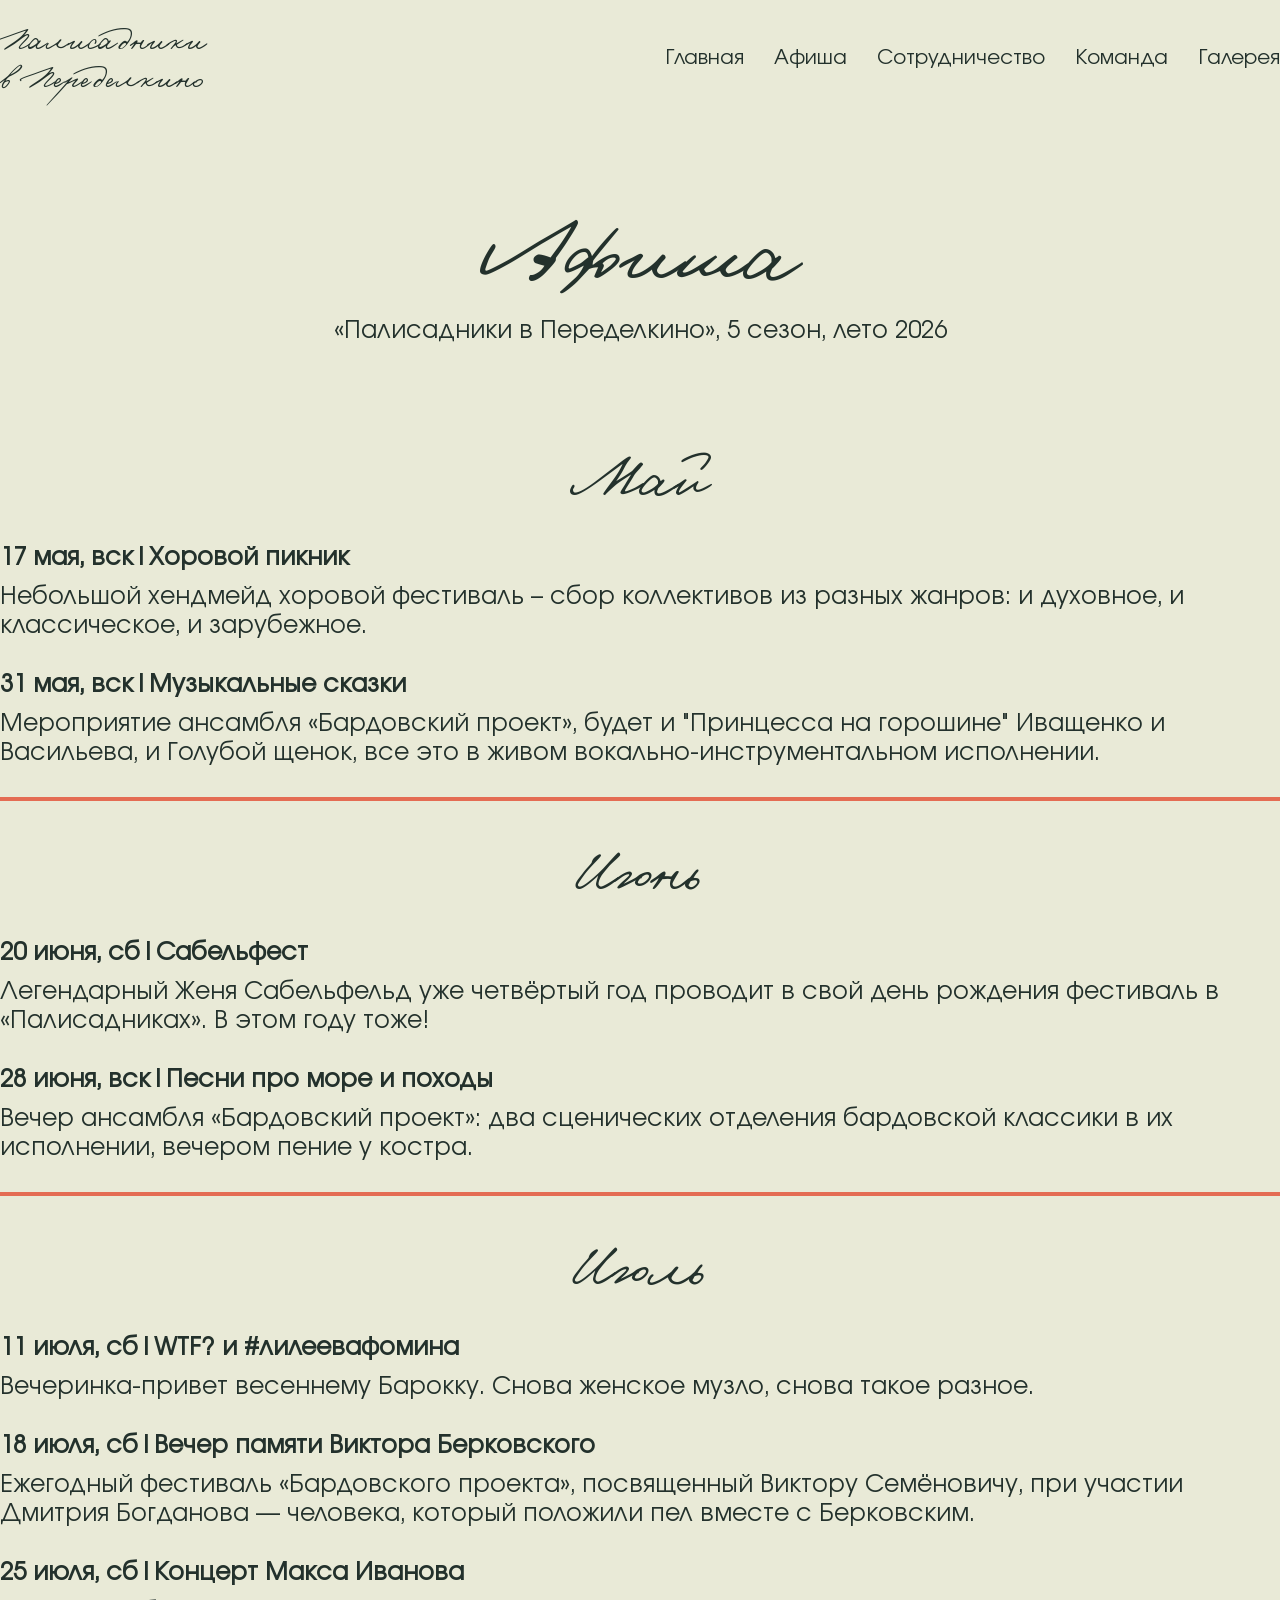
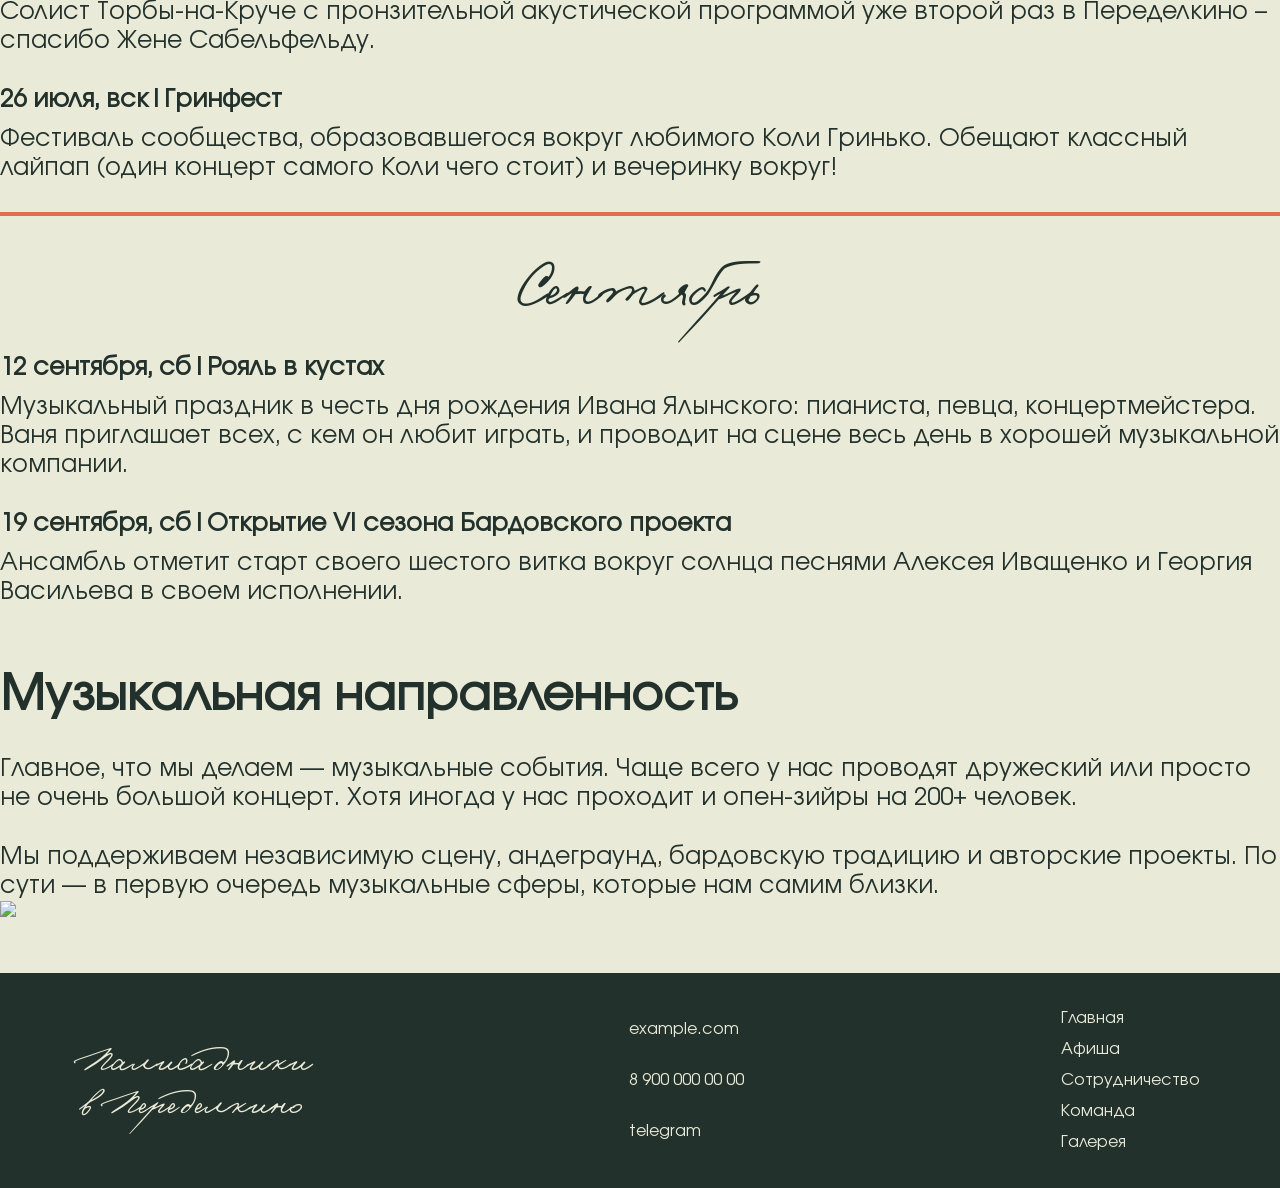
==== afisha.html @ 58ba5c94 "commit-1" ====
<!-- Файл: afisha.html -->
<!DOCTYPE html>
<html lang="ru">
<head>
    <meta charset="UTF-8">
    <meta name="viewport" content="width=device-width, initial-scale=1.0">
    <title>Палисадники в Переделкино — Афиша</title>
    <link rel="stylesheet" href="style.css">
</head>
<body>
    <header class="header center">
        <div class="header__menu">
            <div class="header__logo">
                <span class="logo__text">Палисадники<br> в Переделкино</span>
            </div>
            <nav class="nav" aria-label="Основная навигация">
                <ul class="nav__list">
                    <a href="index.html" class="nav__link">Главная</a>
                        <a href="afisha.html" class="nav__link">Афиша</a>
                        <a href="cooperation.html" class="nav__link">Сотрудничество</a>
                        <a href="team.html" class="nav__link">Команда</a>
                        <a href="gallery.html" class="nav__link">Галерея</a>
                </ul>
            </nav>
        </div>
    </header>

    <main class="main-content center">
        <section class="afisha-intro">
            <h2 class="afisha-intro__heading">Афиша</h2>
            <p class="afisha-intro__description">
               «Палисадники в Переделкино», 5 сезон, лето 2026
            </p>
        </section>

        <section class="events">
            <div class="events__list">
                <div class="events__may">
                    <h2 class="events__header">Май</h2>
                    <div class="events__item">
                        <h4 class="events__title">17 мая, вск|Хоровой пикник</h4>
                        <p class="events__description">Небольшой хендмейд хоровой фестиваль – сбор коллективов из разных жанров: и духовное, и классическое, и зарубежное.</p>
                    </div>
                    <div class="events__item">
                        <h4 class="events__title">31 мая, вск|Музыкальные сказки</h4>
                        <p class="events__description">Мероприятие ансамбля «Бардовский проект», будет и "Принцесса на горошине" Иващенко и Васильева, и Голубой щенок, все это в живом вокально-инструментальном исполнении.</p>
                    </div>
                </div>
                <hr class="modern-divider">
                <div class="events__june">
                    <h2 class="events__header">Июнь</h2>
                    <div class="events__item">
                        <h4 class="events__title">20 июня, сб|Сабельфест</h4>
                        <p class="events__description">Легендарный Женя Сабельфельд уже четвёртый год проводит в свой день рождения фестиваль в «Палисадниках». В этом году тоже!</p>
                    </div>
                    <div class="events__item">
                        <h4 class="events__title">28 июня, вск|Песни про море и походы</h4>
                        <p class="events__description">Вечер ансамбля «Бардовский проект»: два сценических отделения бардовской классики в их исполнении, вечером пение у костра.</p>
                    </div>
                </div>
                <hr class="modern-divider">
                <div class="events__july">
                    <h2 class="events__header">Июль</h2>
                    <div class="events__item">
                        <h4 class="events__title">11 июля, сб|WTF? и #лилеевафомина</h4>
                        <p class="events__description">Вечеринка-привет весеннему Барокку. Снова женское музло, снова такое разное.</p>
                    </div>
                    <div class="events__item">
                        <h4 class="events__title">18 июля, сб|Вечер памяти Виктора Берковского</h4>
                        <p class="events__description">Ежегодный фестиваль «Бардовского проекта», посвященный Виктору Семёновичу, при участии Дмитрия Богданова — человека, который положили пел вместе с Берковским.</p>
                    </div>
                    <div class="events__item">
                        <h4 class="events__title">25 июля, сб|Концерт Макса Иванова</h4>
                        <p class="events__description">Солист Торбы-на-Круче с пронзительной акустической программой уже второй раз в Переделкино – спасибо Жене Сабельфельду.</p>
                    </div>
                    <div class="events__item">
                        <h4 class="events__title">26 июля, вск|Гринфест</h4>
                        <p class="events__description">Фестиваль сообщества, образовавшегося вокруг любимого Коли Гринько. Обещают классный лайпап (один концерт самого Коли чего стоит) и вечеринку вокруг!</p>
                    </div>
                </div>
                <hr class="modern-divider">
                <div class="events__september">
                    <h2 class="events__header">Сентябрь</h2>
                    <div class="events__item">
                        <h4 class="events__title">12 сентября, сб|Рояль в кустах</h4>
                        <p class="events__description">Музыкальный праздник в честь дня рождения Ивана Ялынского: пианиста, певца, концертмейстера. Ваня приглашает всех, с кем он любит играть, и проводит на сцене весь день в хорошей музыкальной компании.</p>
                    </div>
                    <div class="events__item">
                        <h4 class="events__title">19 сентября, сб|Открытие VI сезона Бардовского проекта</h4>
                        <p class="events__description">Ансамбль отметит старт своего шестого витка вокруг солнца песнями Алексея Иващенко и Георгия Васильева в своем исполнении.</p>
                    </div>
                </div>
            </div>
        </section>

        <section class="afisha-note">
            <h2 class="afisha-note__title">Музыкальная направленность</h2>
            <p class="afisha-note__text">
                Главное, что мы делаем — музыкальные события. Чаще всего у нас проводят дружеский или просто не очень большой концерт. 
                Хотя иногда у нас проходит и опен-зийры на 200+ человек.
            </p>
            <p class="afisha-note__text">
                Мы поддерживаем независимую сцену, андеграунд, бардовскую традицию и авторские проекты. 
                По сути — в первую очередь музыкальные сферы, которые нам самим близки.
            </p>
            <img src="#">
        </section>
    </main>
    <footer class="footer">
        <a href="index.html" class="footer__logo">Палисадники<br> в Переделкино</a>
        <div class="footer__contacts">
            <a href="http://example.com" class="contacts__website contacts">example.com</a>
            <a href="tel:+89000000000" class="contacts__phone contacts">8 900 000 00 00</a>
            <a href="https://t.me/ваш_telegram" class="contacts__telegram contacts">telegram</a>
        </div>
        <nav class="footer__nav" aria-label="Навигация в подвале">
            <ul class="footer__list">
                <a href="index.html" class="footer__link">Главная</a>
                <a href="afisha.html" class="footer__link">Афиша</a>
                <a href="#" class="footer__link">Сотрудничество</a>
                <a href="#" class="footer__link">Команда</a>
                <a href="gallery.html" class="footer__link">Галерея</a>
            </ul>
        </nav>
    </footer>
</body>
</html>
</html>
---- style.css ----
@charset "UTF-8";
@font-face {
  font-family: "Gogol";
  src: url("./regular/gogol.ttf") format("truetype");
}
@font-face {
  font-family: "Involve";
  src: url("./regular/involve.woff") format("truetype");
}
* {
  margin: 0;
  padding: 0;
  box-sizing: border-box;
}

body {
  font-family: "Involve", sans-serif;
  font-optical-sizing: auto;
  font-weight: 400;
  font-style: normal;
  max-width: 100%;
}

html {
  scroll-behavior: smooth;
}

a {
  text-decoration: none;
}

.center {
  padding-left: calc(50% - 640px);
  padding-right: calc(50% - 640px);
}

.header-main {
  background-image: url(./img/back.png);
  background-repeat: no-repeat;
  background-size: 100%;
  height: 1024px;
  background-color: #E9EAD7;
}
.header-main__menu {
  width: 100%;
  display: flex;
  flex-direction: row;
  justify-content: space-between;
  align-items: center;
  padding-top: 20px;
  padding-bottom: 20px;
}
.header-main__text {
  color: rgb(234, 234, 215);
  font-family: "Gogol";
  font-style: Regular;
  font-size: 96px;
  font-weight: 400;
  line-height: 115px;
  letter-spacing: 0%;
  text-align: center;
  margin-top: 352px;
}
.header-main__subtext {
  color: rgb(234, 234, 215);
  font-family: "Involve";
  font-style: Regular;
  font-size: 24px;
  font-weight: 400;
  line-height: 29px;
  letter-spacing: 0%;
  text-align: center;
}

.logo-main__text {
  color: rgb(234, 234, 215);
  font-family: "Gogol";
  font-style: Regular;
  font-size: 32px;
  font-weight: 400;
  line-height: 38px;
  letter-spacing: 0%;
  text-align: left;
}

.nav-main__list {
  display: flex;
  flex-direction: row;
  justify-content: flex-start;
  align-items: center;
  gap: 30px;
}
.nav-main__link {
  color: rgb(234, 234, 215);
  font-family: "Involve";
  font-style: Regular;
  font-size: 20px;
  font-weight: 400;
  line-height: 24px;
  letter-spacing: 0%;
  text-align: left;
}

.header {
  background-color: #E9EAD7;
}
.header__menu {
  width: 100%;
  display: flex;
  flex-direction: row;
  justify-content: space-between;
  align-items: center;
  padding-top: 20px;
  padding-bottom: 20px;
}

.logo__text {
  color: #23312C;
  font-family: "Gogol";
  font-style: Regular;
  font-size: 32px;
  font-weight: 400;
  line-height: 38px;
  letter-spacing: 0%;
  text-align: left;
}

.nav__list {
  display: flex;
  flex-direction: row;
  justify-content: flex-start;
  align-items: center;
  gap: 30px;
}
.nav__link {
  color: #23312C;
  font-family: "Involve";
  font-style: Regular;
  font-size: 20px;
  font-weight: 400;
  line-height: 24px;
  letter-spacing: 0%;
  text-align: left;
}

.main-content {
  background-color: #E9EAD7;
}

.about-us {
  padding-top: 56px;
}
.about-us__title {
  color: rgb(35, 49, 44);
  font-family: "Involve";
  font-style: SemiBold;
  font-size: 48px;
  font-weight: 600;
  line-height: 58px;
  letter-spacing: 0%;
  text-align: left;
  text-transform: lowercase;
}
.about-us__text {
  color: rgb(35, 49, 44);
  font-family: "Involve";
  font-style: Regular;
  font-size: 24px;
  font-weight: 400;
  line-height: 29px;
  letter-spacing: 0%;
  text-align: left;
  padding-top: 30px;
}

.format {
  padding-top: 60px;
}
.format__title {
  color: rgb(35, 49, 44);
  font-family: "Involve";
  font-style: SemiBold;
  font-size: 48px;
  font-weight: 600;
  line-height: 58px;
  letter-spacing: 0%;
  text-align: left;
  text-transform: lowercase;
}
.format__text {
  color: rgb(35, 49, 44);
  font-family: "Involve";
  font-style: Regular;
  font-size: 24px;
  font-weight: 400;
  line-height: 29px;
  letter-spacing: 0%;
  text-align: left;
  padding-top: 30px;
}

.scheme {
  padding-top: 60px;
}
.scheme__title {
  color: rgb(35, 49, 44);
  font-family: "Involve";
  font-style: SemiBold;
  font-size: 48px;
  font-weight: 600;
  line-height: 58px;
  letter-spacing: 0%;
  text-align: left;
  text-transform: lowercase;
}
.scheme__text {
  padding-top: 30px;
  color: rgb(35, 49, 44);
  font-family: "Involve";
  font-style: Regular;
  font-size: 24px;
  font-weight: 400;
  line-height: 29px;
  letter-spacing: 0%;
  text-align: left;
}
.scheme__containers {
  padding-top: 30px;
  display: flex;
  gap: 30px;
  padding-bottom: 60px;
}
.scheme__img {
  width: 800px;
  height: 488px;
  border-radius: 20px;
  background: rgb(184, 184, 184);
}

.history {
  padding-left: 80px;
  padding-right: 80px;
  background-color: #23312C;
  width: 100%;
}
.history__title {
  padding-top: 197px;
  color: rgb(233, 234, 215);
  font-family: "Involve";
  font-style: SemiBold;
  font-size: 48px;
  font-weight: 600;
  line-height: 58px;
  letter-spacing: 0%;
  text-align: left;
  text-transform: lowercase;
}
.history__container {
  display: flex;
  flex-direction: row;
  align-items: center;
  padding-bottom: 222px;
  padding-top: 30px;
}
.history__text {
  color: rgb(233, 234, 215);
  font-family: "Involve";
  font-style: Regular;
  font-size: 24px;
  font-weight: 400;
  line-height: 29px;
  letter-spacing: 0%;
  text-align: left;
}
.history__img {
  width: 897px;
  height: 595px;
  border-radius: 20px;
}

.principles__title {
  padding-top: 60px;
  color: rgb(35, 49, 44);
  font-family: "Involve";
  font-style: SemiBold;
  font-size: 48px;
  font-weight: 600;
  line-height: 58px;
  letter-spacing: 0%;
  text-align: left;
  text-transform: lowercase;
}
.principles__intro {
  padding-top: 30px;
  color: rgb(35, 49, 44);
  font-family: "Involve";
  font-style: SemiBold;
  font-size: 24px;
  font-weight: 400;
  line-height: 29px;
  letter-spacing: 0%;
  text-align: left;
}
.principles__list {
  padding-left: 30px;
}
.principles__item {
  padding-top: 4px;
  color: rgb(35, 49, 44);
  font-family: "Involve";
  font-style: Oblique;
  font-size: 24px;
  font-weight: 400;
  line-height: 29px;
  letter-spacing: 0%;
  text-align: left;
}
.principles__ecology {
  padding-top: 30px;
  color: rgb(35, 49, 44);
  font-family: "Involve";
  font-style: SemiBold;
  font-size: 24px;
  font-weight: 400;
  line-height: 29px;
  letter-spacing: 0%;
  text-align: left;
}

.music__title {
  padding-top: 60px;
  padding-bottom: 30px;
  color: rgb(35, 49, 44);
  font-family: "Involve";
  font-style: SemiBold;
  font-size: 48px;
  font-weight: 600;
  line-height: 58px;
  letter-spacing: 0%;
  text-align: left;
  text-transform: lowercase;
}
.music__text {
  color: rgb(35, 49, 44);
  font-family: "Involve";
  font-style: Regular;
  font-size: 24px;
  font-weight: 400;
  line-height: 29px;
  letter-spacing: 0%;
  text-align: left;
}

.hosting {
  padding-bottom: 87px;
}
.hosting__title {
  padding-top: 60px;
  padding-bottom: 30px;
  color: rgb(35, 49, 44);
  font-family: "Involve";
  font-style: SemiBold;
  font-size: 48px;
  font-weight: 600;
  line-height: 58px;
  letter-spacing: 0%;
  text-align: left;
  text-transform: lowercase;
}
.hosting__container {
  padding-top: 30px;
  display: flex;
  flex-direction: row;
  align-items: start;
  gap: 10px;
}
.hosting__text {
  color: rgb(35, 49, 44);
  font-family: "Involve";
  font-style: Regular;
  font-size: 24px;
  font-weight: 400;
  line-height: 29px;
  letter-spacing: 0%;
  text-align: left;
}
.hosting__link {
  font-family: "Involve";
  font-style: Regular;
  font-size: 24px;
  font-weight: 400;
  line-height: 29px;
  letter-spacing: 0%;
  text-align: left;
  color: rgb(228, 108, 83);
}

.afisha-intro__heading {
  color: rgb(35, 49, 44);
  font-family: "Gogol";
  font-style: Regular;
  font-size: 96px;
  font-weight: 400;
  line-height: 115px;
  letter-spacing: 0%;
  text-align: center;
  padding-top: 76px;
  padding-bottom: 10px;
}
.afisha-intro__description {
  color: rgb(35, 49, 44);
  font-family: "Involve";
  font-style: Regular;
  font-size: 24px;
  font-weight: 400;
  line-height: 29px;
  letter-spacing: 0%;
  text-align: center;
  padding-bottom: 30px;
}

.modern-divider {
  width: 100%;
  height: 0;
  border: 2px solid rgb(228, 108, 83);
  margin-top: 29px;
}

.events__list {
  padding-top: 30px;
}
.events__header {
  color: rgb(35, 49, 44);
  font-family: "Gogol";
  font-style: Regular;
  font-size: 64px;
  font-weight: 400;
  line-height: 77px;
  letter-spacing: 0%;
  text-align: center;
  padding-top: 31px;
}
.events__title {
  color: rgb(35, 49, 44);
  font-family: "Involve";
  font-style: SemiBold;
  font-size: 24px;
  font-weight: 600;
  line-height: 29px;
  letter-spacing: 0%;
  text-align: left;
  margin-top: 30px;
}
.events__description {
  color: rgb(35, 49, 44);
  font-family: "Involve";
  font-style: Regular;
  font-size: 24px;
  font-weight: 400;
  line-height: 29px;
  letter-spacing: 0%;
  text-align: left;
  padding-top: 10px;
}

.afisha-note {
  padding-top: 30px;
  padding-bottom: 50px;
}
.afisha-note__title {
  color: rgb(35, 49, 44);
  font-family: "Involve";
  font-style: SemiBold;
  font-size: 48px;
  font-weight: 600;
  line-height: 58px;
  letter-spacing: 0%;
  text-align: left;
  padding-top: 30px;
}
.afisha-note__text {
  color: rgb(35, 49, 44);
  font-family: "Involve";
  font-style: Regular;
  font-size: 24px;
  font-weight: 400;
  line-height: 29px;
  letter-spacing: 0%;
  text-align: left;
  padding-top: 30px;
}

.archive__heading {
  padding-top: 56px;
  color: rgb(0, 0, 0);
  font-family: "Gogol";
  font-style: Regular;
  font-size: 96px;
  font-weight: 400;
  line-height: 115px;
  letter-spacing: 0%;
  text-align: center;
}
.archive__subtitle {
  padding-top: 30px;
  color: rgb(0, 0, 0);
  font-family: "Involve";
  font-style: Regular;
  font-size: 24px;
  font-weight: 400;
  line-height: 29px;
  letter-spacing: 0%;
  text-align: center;
}
.archive__description {
  padding-top: 60px;
  color: rgb(0, 0, 0);
  font-family: "Involve";
  font-style: Regular;
  font-size: 24px;
  font-weight: 400;
  line-height: 29px;
  letter-spacing: 0%;
  text-align: left;
}
.archive__list {
  padding-top: 30px;
  padding-bottom: 56px;
  display: flex;
  flex-wrap: wrap;
  flex-direction: row;
  justify-content: center;
  align-items: flex-start;
  gap: 100px;
}
.archive__item {
  max-width: 360px;
}
.archive__img {
  border-radius: 20px;
  background: rgb(184, 184, 184);
  width: 360px;
  height: 360px;
}
.archive__title {
  padding-top: 10px;
  color: rgb(0, 0, 0);
  font-family: "Involve";
  font-style: SemiBold;
  font-size: 24px;
  font-weight: 600;
  line-height: 29px;
  letter-spacing: 0%;
  text-align: left;
}
.archive__event-description {
  padding-top: 10px;
  color: rgb(0, 0, 0);
  font-family: "Involve";
  font-style: Regular;
  font-size: 20px;
  font-weight: 400;
  line-height: 24px;
  letter-spacing: 0%;
  text-align: left;
}

.cooperation__heading {
  padding-top: 56px;
  color: rgb(35, 49, 44);
  font-family: "Gogol";
  font-style: Regular;
  font-size: 96px;
  font-weight: 400;
  line-height: 115px;
  letter-spacing: 0%;
  text-align: center;
}
.cooperation__intro {
  padding-top: 30px;
  color: rgb(35, 49, 44);
  font-family: "Involve";
  font-style: Regular;
  font-size: 24px;
  font-weight: 400;
  line-height: 29px;
  letter-spacing: 0%;
  text-align: center;
}
.cooperation__about {
  padding-top: 60px;
}
.cooperation__rider {
  padding-top: 30px;
  display: flex;
  flex-direction: row;
  justify-content: space-between;
  align-items: flex-start;
}
.cooperation__technical {
  padding-top: 60px;
}
.cooperation__rules {
  padding-top: 60px;
}
.cooperation__apply {
  padding-top: 60px;
}

.about__title {
  color: rgb(35, 49, 44);
  font-family: "Involve";
  font-style: SemiBold;
  font-size: 48px;
  font-weight: 600;
  line-height: 58px;
  letter-spacing: 0%;
  text-align: left;
  text-transform: lowercase;
}
.about__text {
  color: rgb(35, 49, 44);
  font-family: "Involve";
  font-style: Regular;
  font-size: 24px;
  font-weight: 400;
  line-height: 29px;
  letter-spacing: 0%;
  text-align: left;
  padding-top: 30px;
}

.rent__title {
  padding-top: 60px;
  color: rgb(35, 49, 44);
  font-family: "Involve";
  font-style: SemiBold;
  font-size: 48px;
  font-weight: 600;
  line-height: 58px;
  letter-spacing: 0%;
  text-align: left;
  text-transform: lowercase;
}
.rent__text {
  padding-top: 30px;
  padding-bottom: 30px;
  color: rgb(35, 49, 44);
  font-family: "Involve";
  font-style: SemiBold;
  font-size: 24px;
  font-weight: 400;
  line-height: 29px;
  letter-spacing: 0%;
  text-align: left;
}
.rent__list {
  padding-left: 30px;
}
.rent__item {
  color: rgb(35, 49, 44);
  font-family: "Involve";
  font-style: Oblique;
  font-size: 24px;
  font-weight: 400;
  line-height: 29px;
  letter-spacing: 0%;
  text-align: left;
  padding-top: 4px;
}

.rider__title {
  color: rgb(35, 49, 44);
  font-family: "Involve";
  font-style: SemiBold;
  font-size: 48px;
  font-weight: 600;
  line-height: 58px;
  letter-spacing: 0%;
  text-align: left;
  text-transform: lowercase;
  padding-bottom: 30px;
}
.rider__item {
  color: rgb(35, 49, 44);
  font-family: "Involve";
  font-style: Regular;
  font-size: 24px;
  font-weight: 400;
  line-height: 29px;
  letter-spacing: 0%;
  text-align: left;
  padding-top: 4px;
}
.rider__list {
  padding-left: 30px;
}
.rider__img {
  width: 620px;
  height: 826px;
  color: #23312C;
}

.technical__title {
  color: rgb(35, 49, 44);
  font-family: "Involve";
  font-style: SemiBold;
  font-size: 48px;
  font-weight: 600;
  line-height: 58px;
  letter-spacing: 0%;
  text-align: left;
  text-transform: lowercase;
  padding-bottom: 30px;
}
.technical__item {
  padding-top: 4px;
  color: rgb(35, 49, 44);
  font-family: "Involve";
  font-style: SemiBold;
  font-size: 24px;
  font-weight: 400;
  line-height: 29px;
  letter-spacing: 0%;
  text-align: left;
}
.technical__list {
  padding-left: 30px;
}

.rules__title {
  color: rgb(35, 49, 44);
  font-family: "Involve";
  font-style: SemiBold;
  font-size: 48px;
  font-weight: 600;
  line-height: 58px;
  letter-spacing: 0%;
  text-align: left;
  text-transform: lowercase;
}
.rules__organisation {
  padding-top: 10px;
}
.rules__phylosophy {
  padding-top: 30px;
}

.organisation__title {
  color: rgb(0, 0, 0);
  font-family: "Involve";
  font-style: Medium;
  font-size: 24px;
  font-weight: 600;
  line-height: 29px;
  letter-spacing: 0%;
  text-align: left;
  text-transform: lowercase;
  padding-bottom: 30px;
}
.organisation__item {
  color: rgb(35, 49, 44);
  font-family: "Involve";
  font-style: Regular;
  font-size: 24px;
  font-weight: 400;
  line-height: 29px;
  letter-spacing: 0%;
  text-align: left;
  padding-top: 4px;
}

.philosophy__title {
  color: rgb(0, 0, 0);
  font-family: "Involve";
  font-style: Medium;
  font-size: 24px;
  font-weight: 600;
  line-height: 29px;
  letter-spacing: 0%;
  text-align: left;
  text-transform: lowercase;
  padding-bottom: 30px;
  padding-top: 30px;
}
.philosophy__item {
  color: rgb(35, 49, 44);
  font-family: "Involve";
  font-style: Regular;
  font-size: 24px;
  font-weight: 400;
  line-height: 29px;
  letter-spacing: 0%;
  text-align: left;
  padding-top: 4px;
}
.philosophy__list {
  padding-left: 30px;
}

.apply__title {
  color: rgb(35, 49, 44);
  font-family: "Involve";
  font-style: SemiBold;
  font-size: 48px;
  font-weight: 600;
  line-height: 58px;
  letter-spacing: 0%;
  text-align: left;
  text-transform: lowercase;
}
.apply__text {
  color: rgb(35, 49, 44);
  font-family: "Involve";
  font-style: Regular;
  font-size: 24px;
  font-weight: 400;
  line-height: 29px;
  letter-spacing: 0%;
  text-align: left;
  padding-top: 30px;
  padding-bottom: 10px;
}
.apply__contact {
  color: rgb(35, 49, 44);
  font-family: "Involve";
  font-style: SemiBold;
  font-size: 24px;
  font-weight: 600;
  line-height: 29px;
  letter-spacing: 0%;
  text-align: left;
  padding-bottom: 56px;
}

.team {
  padding-bottom: 26px;
}
.team__heading {
  padding-top: 56px;
  color: rgb(35, 49, 44);
  font-family: "Gogol";
  font-style: Regular;
  font-size: 96px;
  font-weight: 400;
  line-height: 115px;
  letter-spacing: 0%;
  text-align: center;
}
.team__subtitle {
  padding-top: 30px;
  padding-bottom: 60px;
  color: rgb(35, 49, 44);
  font-family: "Involve";
  font-style: Regular;
  font-size: 24px;
  font-weight: 400;
  line-height: 29px;
  letter-spacing: 0%;
  text-align: center;
}
.team__members {
  display: flex;
  flex-direction: column;
  gap: 30px;
}
.team__title {
  padding-top: 60px;
  padding-bottom: 30px;
  color: rgb(35, 49, 44);
  font-family: "Involve";
  font-style: SemiBold;
  font-size: 48px;
  font-weight: 600;
  line-height: 58px;
  letter-spacing: 0%;
  text-align: left;
  text-transform: lowercase;
}

.member-left {
  display: flex;
  flex-direction: row;
  align-items: center;
  gap: 20px;
}
.member-right {
  display: flex;
  flex-direction: row-reverse;
  align-items: center;
  gap: 20px;
  justify-content: space-between;
}
.member__img {
  width: 260px;
  height: 260px;
  border-radius: 20px;
  background: rgb(184, 184, 184);
}
.member__text {
  align-items: left;
}
.member__name {
  color: rgb(35, 49, 44);
  font-family: "Involve";
  font-style: SemiBold;
  font-size: 24px;
  font-weight: 600;
  line-height: 29px;
  letter-spacing: 0%;
  text-align: left;
  padding-bottom: 10px;
}
.member__description {
  color: rgb(35, 49, 44);
  font-family: "Involve";
  font-style: Regular;
  font-size: 24px;
  font-weight: 400;
  line-height: 29px;
  letter-spacing: 0%;
  text-align: left;
}

.resident__name {
  padding-bottom: 10px;
  color: rgb(35, 49, 44);
  font-family: "Involve";
  font-style: Medium;
  font-size: 32px;
  font-weight: 500;
  line-height: 38px;
  letter-spacing: 0%;
  text-align: left;
}
.resident__description {
  color: rgb(35, 49, 44);
  font-family: "Involve";
  font-style: Regular;
  font-size: 24px;
  font-weight: 400;
  line-height: 29px;
  letter-spacing: 0%;
  text-align: left;
  padding-bottom: 30px;
}

.footer-main {
  width: 100%;
  height: 215px;
  display: flex;
  flex-direction: row;
  justify-content: space-between;
  align-items: center;
  gap: 255px;
  padding: 20px 80px 20px 80px;
  background-color: #E9EAD7;
  color: #23312C;
}
.footer-main__logo {
  color: rgb(35, 49, 44);
  font-family: "Gogol";
  font-style: Regular;
  font-size: 36px;
  font-weight: 400;
  line-height: 43px;
  letter-spacing: 0%;
  text-align: left;
  color: #23312C;
}
.footer-main__contacts {
  display: flex;
  flex-direction: column;
  justify-content: flex-start;
  align-items: flex-start;
  gap: 30px;
}
.footer-main__list {
  display: flex;
  flex-direction: column;
  justify-content: flex-start;
  align-items: flex-start;
  gap: 10px;
}
.footer-main__link {
  color: #23312C;
}

.contacts-main {
  color: #23312C;
}

.footer {
  width: 100%;
  height: 215px;
  /* Автолейаут */
  display: flex;
  flex-direction: row;
  justify-content: space-between;
  align-items: center;
  gap: 255px;
  padding: 20px 80px 20px 80px;
  background-color: #23312C;
  color: #E9EAD7;
}
.footer__logo {
  color: rgb(35, 49, 44);
  font-family: "Gogol";
  font-style: Regular;
  font-size: 36px;
  font-weight: 400;
  line-height: 43px;
  letter-spacing: 0%;
  text-align: left;
  color: #E9EAD7;
}
.footer__contacts {
  display: flex;
  flex-direction: column;
  justify-content: flex-start;
  align-items: flex-start;
  gap: 30px;
  color: #E9EAD7;
}
.footer__list {
  display: flex;
  flex-direction: column;
  justify-content: flex-start;
  align-items: flex-start;
  gap: 10px;
}
.footer__link {
  color: #E9EAD7;
}

.contacts {
  color: #E9EAD7;
}/*# sourceMappingURL=style.css.map */
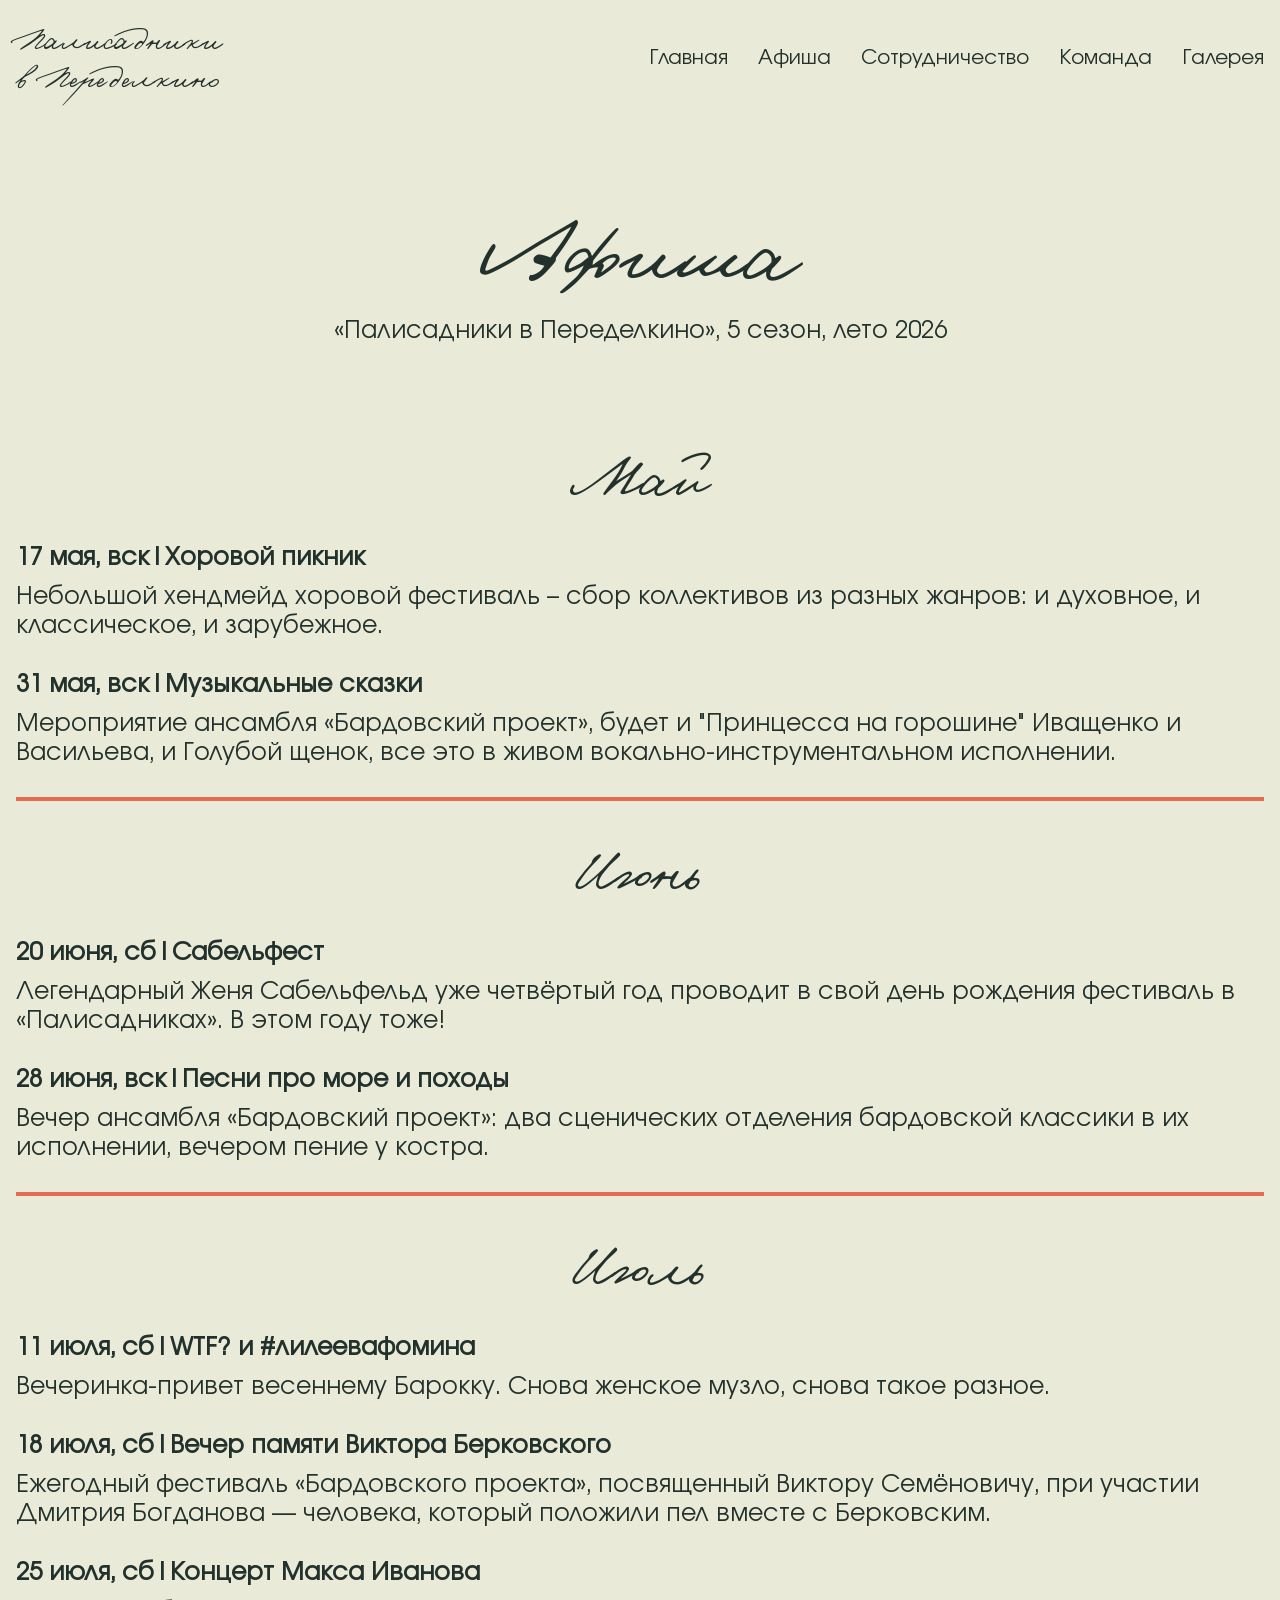
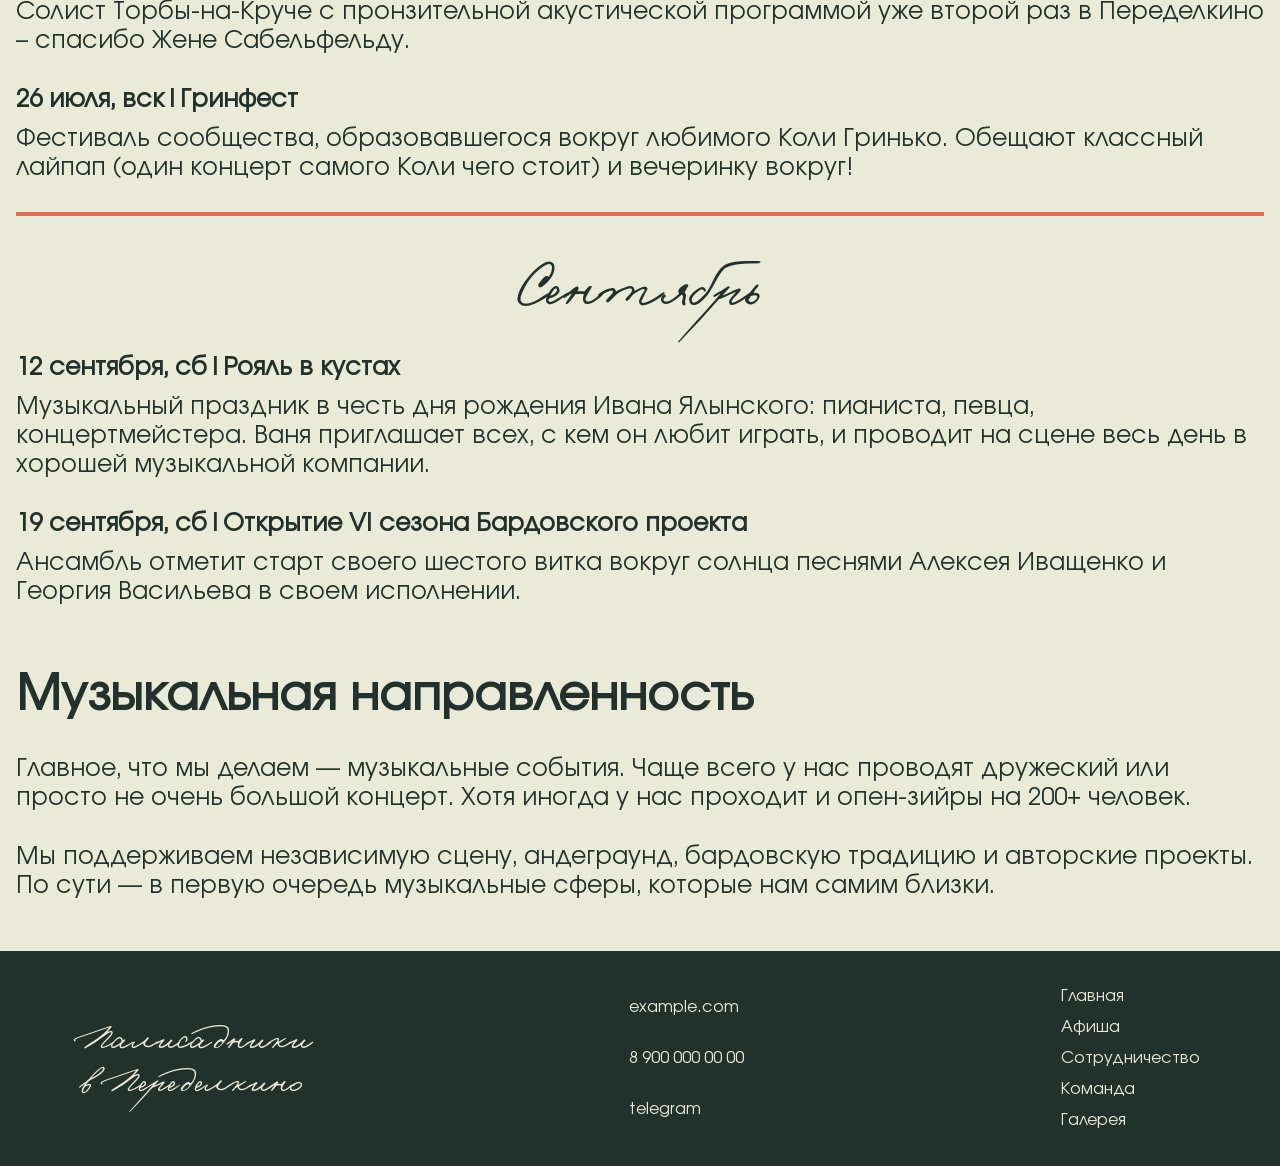
==== commit adc92053: "commit-2" ====
--- a/afisha.html
+++ b/afisha.html
@@ -103,7 +103,6 @@
                 Мы поддерживаем независимую сцену, андеграунд, бардовскую традицию и авторские проекты. 
                 По сути — в первую очередь музыкальные сферы, которые нам самим близки.
             </p>
-            <img src="#">
         </section>
     </main>
     <footer class="footer">
--- a/style.css
+++ b/style.css
@@ -19,10 +19,12 @@
   font-weight: 400;
   font-style: normal;
   max-width: 100%;
+  overflow-x: hidden;
 }
 
 html {
   scroll-behavior: smooth;
+  overflow-x: hidden;
 }
 
 a {
@@ -30,15 +32,21 @@
 }
 
 .center {
-  padding-left: calc(50% - 640px);
-  padding-right: calc(50% - 640px);
+  padding-left: max(16px, 50% - 640px);
+  padding-right: max(16px, 50% - 640px);
+}
+
+img {
+  max-width: 100%;
+  height: auto;
+  display: block;
 }
 
 .header-main {
-  background-image: url(./img/back.png);
+  background-image: url(./img/preview.jpg);
   background-repeat: no-repeat;
-  background-size: 100%;
-  height: 1024px;
+  background-size: cover;
+  min-height: 1024px;
   background-color: #E9EAD7;
 }
 .header-main__menu {
@@ -89,6 +97,7 @@
   justify-content: flex-start;
   align-items: center;
   gap: 30px;
+  flex-wrap: wrap;
 }
 .nav-main__link {
   color: rgb(234, 234, 215);
@@ -131,6 +140,7 @@
   justify-content: flex-start;
   align-items: center;
   gap: 30px;
+  flex-wrap: wrap;
 }
 .nav__link {
   color: #23312C;
@@ -228,6 +238,7 @@
   padding-top: 30px;
   display: flex;
   gap: 30px;
+  flex-wrap: wrap;
   padding-bottom: 60px;
 }
 .scheme__img {
@@ -259,10 +270,14 @@
   display: flex;
   flex-direction: row;
   align-items: center;
+  justify-content: space-between;
+  gap: 30px;
+  flex-wrap: wrap;
   padding-bottom: 222px;
   padding-top: 30px;
 }
 .history__text {
+  flex: 1 1 420px;
   color: rgb(233, 234, 215);
   font-family: "Involve";
   font-style: Regular;
@@ -273,8 +288,12 @@
   text-align: left;
 }
 .history__img {
-  width: 897px;
-  height: 595px;
+  flex: 1 1 520px;
+  width: 100%;
+  max-width: 897px;
+  height: auto;
+  -o-object-fit: contain;
+     object-fit: contain;
   border-radius: 20px;
 }
 
@@ -373,6 +392,7 @@
   flex-direction: row;
   align-items: start;
   gap: 10px;
+  flex-wrap: wrap;
 }
 .hosting__text {
   color: rgb(35, 49, 44);
@@ -596,6 +616,8 @@
   flex-direction: row;
   justify-content: space-between;
   align-items: flex-start;
+  gap: 30px;
+  flex-wrap: wrap;
 }
 .cooperation__technical {
   padding-top: 60px;
@@ -606,6 +628,12 @@
 .cooperation__apply {
   padding-top: 60px;
 }
+.cooperation___img {
+  padding-top: 30px;
+  width: 100%;
+  align-self: center;
+  transition: opacity 1s ease-in-out; /* Длительность перехода */
+}
 
 .about__title {
   color: rgb(35, 49, 44);
@@ -628,6 +656,7 @@
   letter-spacing: 0%;
   text-align: left;
   padding-top: 30px;
+  padding-bottom: 30px;
 }
 
 .rent__title {
@@ -952,7 +981,8 @@
   flex-direction: row;
   justify-content: space-between;
   align-items: center;
-  gap: 255px;
+  gap: clamp(20px, 4vw, 80px);
+  flex-wrap: wrap;
   padding: 20px 80px 20px 80px;
   background-color: #E9EAD7;
   color: #23312C;
@@ -998,7 +1028,8 @@
   flex-direction: row;
   justify-content: space-between;
   align-items: center;
-  gap: 255px;
+  gap: clamp(20px, 4vw, 80px);
+  flex-wrap: wrap;
   padding: 20px 80px 20px 80px;
   background-color: #23312C;
   color: #E9EAD7;
@@ -1035,4 +1066,340 @@
 
 .contacts {
   color: #E9EAD7;
+}
+
+@media (max-width: 767px) {
+  .center {
+    padding-left: 16px;
+    padding-right: 16px;
+  }
+  .logo-main__text,
+  .logo__text {
+    font-size: 24px;
+    line-height: 30px;
+  }
+  .header-main {
+    min-height: 560px;
+    background-size: cover;
+    background-position: center;
+  }
+  .header-main__menu {
+    padding-top: 16px;
+    padding-bottom: 16px;
+    align-items: center;
+    flex-direction: row;
+    justify-content: space-between;
+    gap: 10px;
+  }
+  .header-main__text {
+    margin-top: 82px;
+    font-size: clamp(54px, 12vw, 66px);
+    line-height: 1.02;
+    text-align: center;
+  }
+  .header-main__subtext {
+    margin-top: 12px;
+    margin-left: auto;
+    margin-right: auto;
+    max-width: 338px;
+    font-size: 18px;
+    line-height: 1.28;
+    text-align: center;
+  }
+  .header__menu {
+    padding-top: 16px;
+    padding-bottom: 16px;
+    align-items: center;
+    flex-direction: row;
+    justify-content: space-between;
+    gap: 10px;
+  }
+  .nav-main__list,
+  .nav__list {
+    flex-direction: row;
+    align-items: center;
+    justify-content: flex-end;
+    gap: 8px;
+    flex-wrap: nowrap;
+  }
+  .header-main__logo,
+  .header__logo {
+    flex-shrink: 0;
+  }
+  .nav-main,
+  .nav {
+    flex: 1;
+    min-width: 0;
+  }
+  .nav-main__link,
+  .nav__link {
+    font-size: 10px;
+    line-height: 14px;
+    white-space: nowrap;
+  }
+  .logo-main__text,
+  .logo__text {
+    font-size: 16px;
+    line-height: 19px;
+  }
+  .about-us {
+    padding-top: 44px;
+  }
+  .about-us__title {
+    font-size: 64px;
+    line-height: 1;
+  }
+  .about-us__title,
+  .format__title,
+  .scheme__title,
+  .history__title,
+  .principles__title,
+  .music__title,
+  .hosting__title,
+  .afisha-note__title,
+  .about__title,
+  .rent__title,
+  .rider__title,
+  .technical__title,
+  .rules__title,
+  .apply__title,
+  .team__title {
+    font-size: 32px;
+    line-height: 40px;
+  }
+  .about-us__title {
+    font-size: 64px;
+    line-height: 1;
+  }
+  .afisha-intro__heading,
+  .archive__heading,
+  .cooperation__heading,
+  .team__heading {
+    font-size: clamp(36px, 11vw, 56px);
+    line-height: 1.15;
+  }
+  .events__header {
+    font-size: clamp(30px, 9vw, 44px);
+    line-height: 1.15;
+  }
+  .about-us__text,
+  .format__text,
+  .scheme__text,
+  .history__text,
+  .principles__intro,
+  .principles__item,
+  .principles__ecology,
+  .music__text,
+  .hosting__text,
+  .hosting__link,
+  .afisha-intro__description,
+  .events__title,
+  .events__description,
+  .afisha-note__text,
+  .archive__subtitle,
+  .archive__description,
+  .archive__title,
+  .archive__event-description,
+  .cooperation__intro,
+  .about__text,
+  .rent__text,
+  .rent__item,
+  .rider__item,
+  .technical__item,
+  .organisation__title,
+  .organisation__item,
+  .philosophy__title,
+  .philosophy__item,
+  .apply__text,
+  .apply__contact,
+  .team__subtitle,
+  .member__name,
+  .member__description,
+  .resident__name,
+  .resident__description {
+    font-size: 18px;
+    line-height: 24px;
+  }
+  .archive__list {
+    gap: 24px;
+  }
+  .archive__item {
+    max-width: 100%;
+  }
+  .footer,
+  .footer-main {
+    flex-direction: column;
+    align-items: flex-start;
+    gap: 18px;
+  }
+  .footer__logo,
+  .footer-main__logo {
+    font-size: 28px;
+    line-height: 34px;
+  }
+  .history {
+    padding-left: 16px;
+    padding-right: 16px;
+  }
+  .history__title {
+    padding-top: 40px;
+  }
+  .history__container {
+    padding-top: 20px;
+    padding-bottom: 40px;
+    gap: 16px;
+  }
+}
+@media (max-width: 480px) {
+  .header-main {
+    min-height: 460px;
+  }
+  .header-main__text {
+    font-size: clamp(34px, 10vw, 42px);
+    line-height: 1.1;
+  }
+  .header-main__subtext {
+    font-size: 16px;
+    line-height: 22px;
+  }
+  .about-us__title,
+  .format__title,
+  .scheme__title,
+  .history__title,
+  .principles__title,
+  .music__title,
+  .hosting__title,
+  .afisha-note__title,
+  .about__title,
+  .rent__title,
+  .rider__title,
+  .technical__title,
+  .rules__title,
+  .apply__title,
+  .team__title {
+    font-size: 28px;
+    line-height: 34px;
+  }
+  .about-us__text,
+  .format__text,
+  .scheme__text,
+  .history__text,
+  .principles__intro,
+  .principles__item,
+  .principles__ecology,
+  .music__text,
+  .hosting__text,
+  .hosting__link,
+  .afisha-intro__description,
+  .events__title,
+  .events__description,
+  .afisha-note__text,
+  .archive__subtitle,
+  .archive__description,
+  .archive__title,
+  .archive__event-description,
+  .cooperation__intro,
+  .about__text,
+  .rent__text,
+  .rent__item,
+  .rider__item,
+  .technical__item,
+  .organisation__title,
+  .organisation__item,
+  .philosophy__title,
+  .philosophy__item,
+  .apply__text,
+  .apply__contact,
+  .team__subtitle,
+  .member__name,
+  .member__description,
+  .resident__name,
+  .resident__description {
+    font-size: 16px;
+    line-height: 22px;
+  }
+}
+@media (max-width: 1024px) {
+  .center {
+    padding-left: 24px;
+    padding-right: 24px;
+  }
+  .header-main {
+    height: auto;
+    min-height: 760px;
+    background-size: cover;
+    background-position: center;
+  }
+  .header-main__menu {
+    padding-top: 18px;
+    padding-bottom: 18px;
+  }
+  .header-main__text {
+    margin-top: 200px;
+    font-size: clamp(62px, 9.2vw, 84px);
+    line-height: 1.05;
+  }
+  .header-main__subtext {
+    font-size: 34px;
+    line-height: 1.15;
+    max-width: 680px;
+    margin: 0 auto;
+  }
+  .logo-main__text {
+    font-size: 26px;
+    line-height: 31px;
+  }
+  .nav-main__list,
+  .nav__list {
+    gap: 20px;
+    flex-wrap: wrap;
+    justify-content: flex-end;
+  }
+  .nav-main__link,
+  .nav__link {
+    font-size: 18px;
+    line-height: 22px;
+  }
+  .scheme__containers,
+  .history__container,
+  .hosting__container,
+  .cooperation__rider,
+  .member-left,
+  .member-right {
+    flex-direction: column;
+    align-items: flex-start;
+  }
+  .scheme__img,
+  .history__img,
+  .rider__img,
+  .archive__img,
+  .member__img {
+    width: 100%;
+    max-width: 100%;
+    height: auto;
+  }
+  .history {
+    padding-left: 24px;
+    padding-right: 24px;
+  }
+  .history__title {
+    padding-top: 80px;
+  }
+  .history__container {
+    padding-bottom: 80px;
+  }
+  .footer,
+  .footer-main {
+    height: auto;
+    gap: 40px;
+    padding: 32px 24px;
+    align-items: flex-start;
+    flex-wrap: wrap;
+  }
+  .history__title {
+    padding-top: 64px;
+  }
+  .history__container {
+    padding-bottom: 64px;
+  }
 }/*# sourceMappingURL=style.css.map */
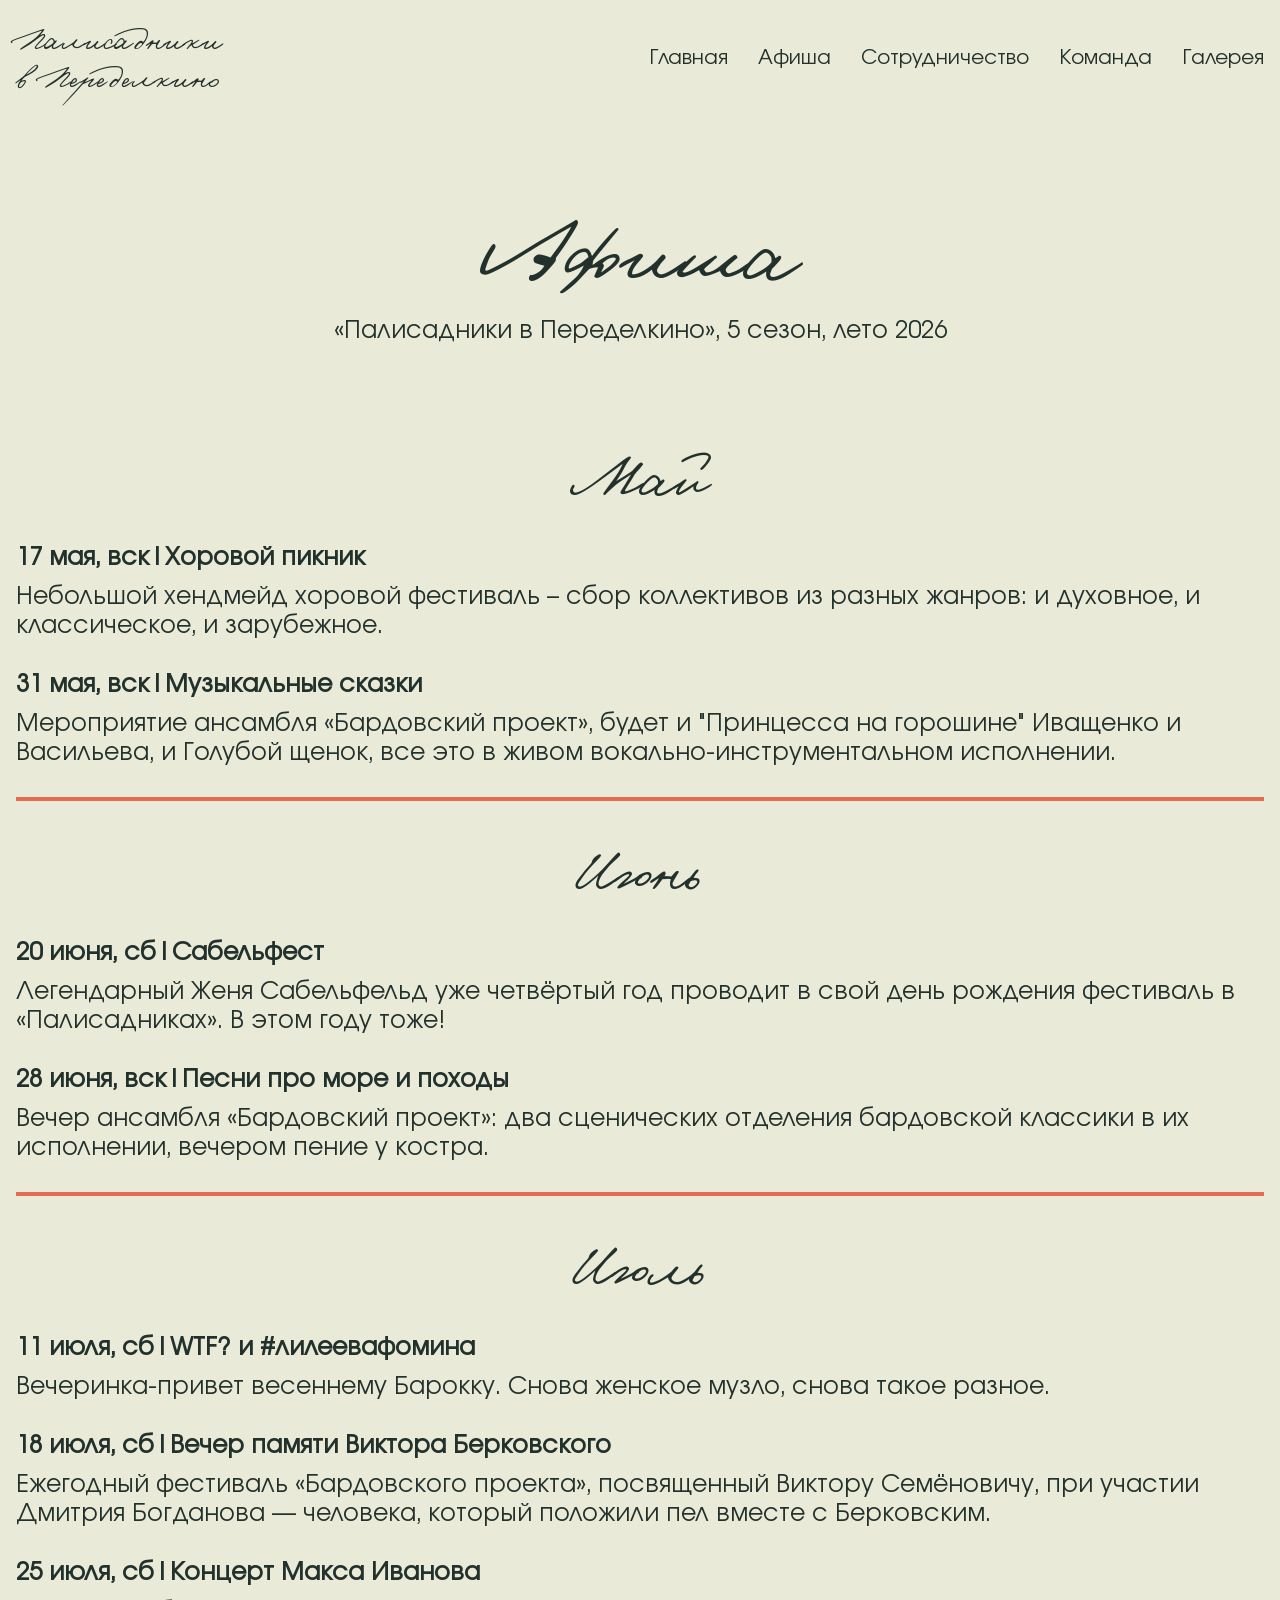
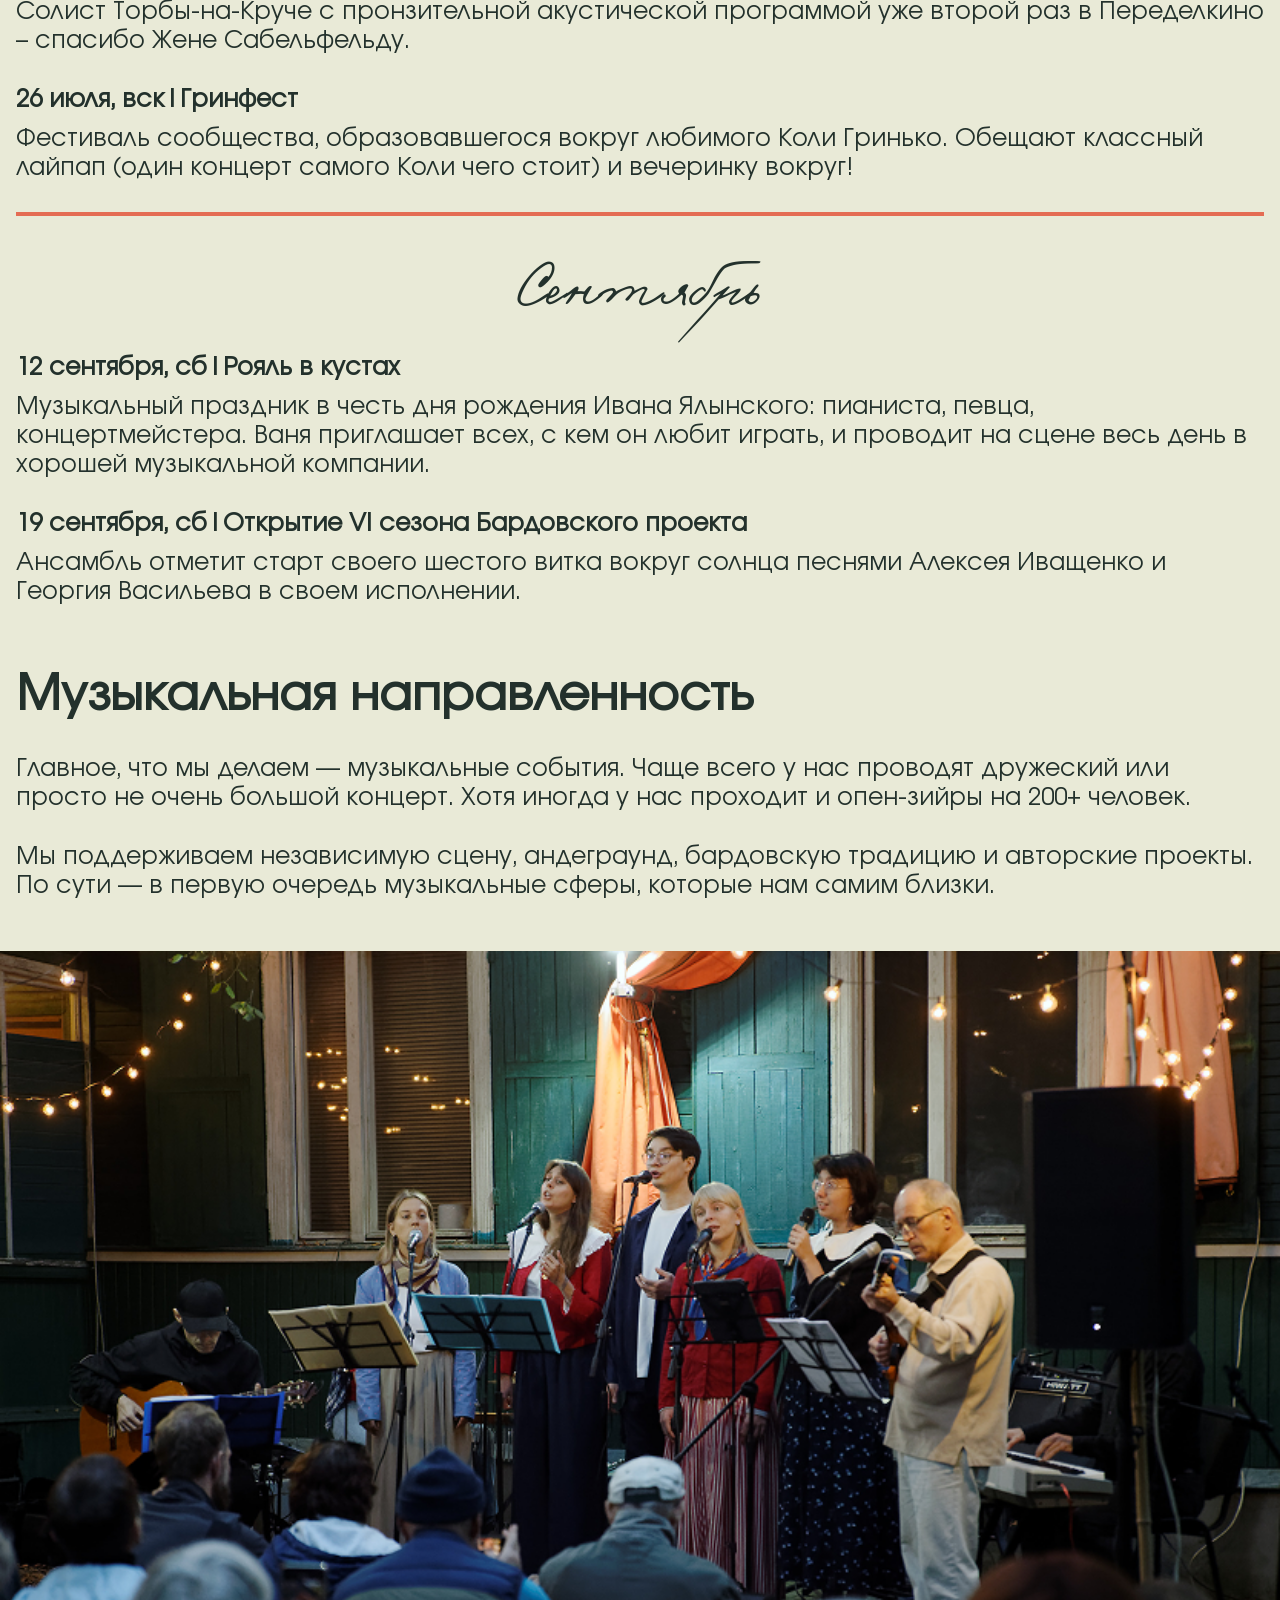
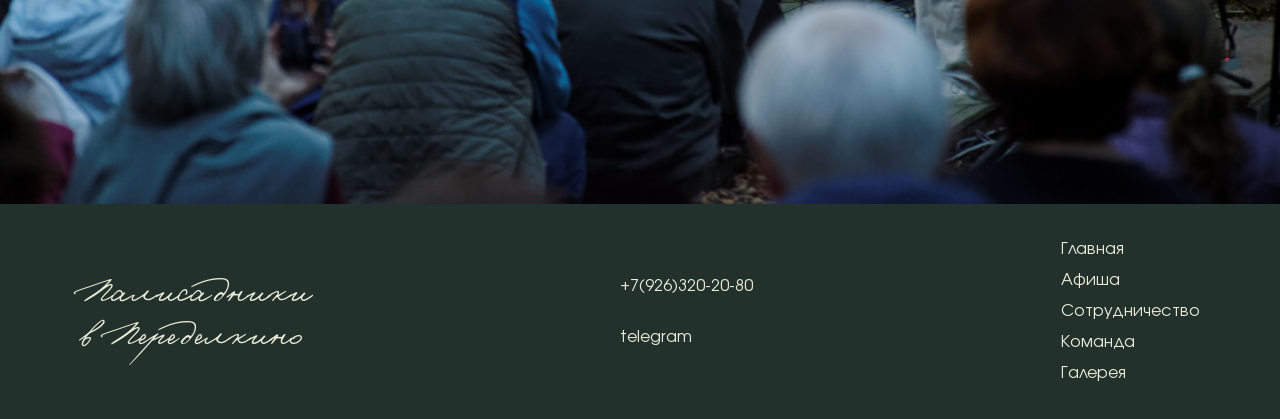
==== commit 5d88b240: "commit-3" ====
--- a/afisha.html
+++ b/afisha.html
@@ -105,19 +105,19 @@
             </p>
         </section>
     </main>
+    <img class="afisha__img" src="./img/afisha.png">
     <footer class="footer">
         <a href="index.html" class="footer__logo">Палисадники<br> в Переделкино</a>
         <div class="footer__contacts">
-            <a href="http://example.com" class="contacts__website contacts">example.com</a>
-            <a href="tel:+89000000000" class="contacts__phone contacts">8 900 000 00 00</a>
-            <a href="https://t.me/ваш_telegram" class="contacts__telegram contacts">telegram</a>
+            <a href="tel:+79263202080" class="contacts__phone contacts">+7(926)320-20-80</a>
+            <a href="https://t.me/palisadniki_peredelkino/" class="contacts__telegram contacts">telegram</a>
         </div>
         <nav class="footer__nav" aria-label="Навигация в подвале">
             <ul class="footer__list">
                 <a href="index.html" class="footer__link">Главная</a>
                 <a href="afisha.html" class="footer__link">Афиша</a>
-                <a href="#" class="footer__link">Сотрудничество</a>
-                <a href="#" class="footer__link">Команда</a>
+                <a href="cooperation.html" class="footer__link">Сотрудничество</a>
+                <a href="team.html" class="footer__link">Команда</a>
                 <a href="gallery.html" class="footer__link">Галерея</a>
             </ul>
         </nav>
--- a/style.css
+++ b/style.css
@@ -483,6 +483,10 @@
   padding-top: 10px;
 }
 
+.afisha__img {
+  width: 100%;
+}
+
 .afisha-note {
   padding-top: 30px;
   padding-bottom: 50px;
@@ -617,7 +621,7 @@
   justify-content: space-between;
   align-items: flex-start;
   gap: 30px;
-  flex-wrap: wrap;
+  flex-wrap: nowrap;
 }
 .cooperation__technical {
   padding-top: 60px;
@@ -632,7 +636,7 @@
   padding-top: 30px;
   width: 100%;
   align-self: center;
-  transition: opacity 1s ease-in-out; /* Длительность перехода */
+  border-radius: 20px;
 }
 
 .about__title {
@@ -728,6 +732,7 @@
   width: 620px;
   height: 826px;
   color: #23312C;
+  border-radius: 20px;
 }
 
 .technical__title {
@@ -1068,6 +1073,94 @@
   color: #E9EAD7;
 }
 
+.cooperation__img {
+  border-radius: 20px;
+}
+
+@media (max-width: 1024px) {
+  .center {
+    padding-left: 24px;
+    padding-right: 24px;
+  }
+  .header-main {
+    height: auto;
+    min-height: 760px;
+    background-size: cover;
+    background-position: center;
+  }
+  .header-main__menu {
+    padding-top: 18px;
+    padding-bottom: 18px;
+  }
+  .header-main__text {
+    margin-top: 200px;
+    font-size: clamp(62px, 9.2vw, 84px);
+    line-height: 1.05;
+  }
+  .header-main__subtext {
+    font-size: 34px;
+    line-height: 1.15;
+    max-width: 680px;
+    margin: 0 auto;
+  }
+  .logo-main__text {
+    font-size: 26px;
+    line-height: 31px;
+  }
+  .nav-main__list,
+  .nav__list {
+    gap: 20px;
+    flex-wrap: wrap;
+    justify-content: flex-end;
+  }
+  .nav-main__link,
+  .nav__link {
+    font-size: 18px;
+    line-height: 22px;
+  }
+  .scheme__containers,
+  .history__container,
+  .hosting__container,
+  .cooperation__rider,
+  .member-left,
+  .member-right {
+    flex-direction: column;
+    align-items: flex-start;
+  }
+  .scheme__img,
+  .history__img,
+  .rider__img,
+  .archive__img,
+  .member__img {
+    width: 100%;
+    max-width: 100%;
+    height: auto;
+  }
+  .history {
+    padding-left: 24px;
+    padding-right: 24px;
+  }
+  .history__title {
+    padding-top: 80px;
+  }
+  .history__container {
+    padding-bottom: 80px;
+  }
+  .footer,
+  .footer-main {
+    height: auto;
+    gap: 40px;
+    padding: 32px 24px;
+    align-items: flex-start;
+    flex-wrap: wrap;
+  }
+  .history__title {
+    padding-top: 64px;
+  }
+  .history__container {
+    padding-bottom: 64px;
+  }
+}
 @media (max-width: 767px) {
   .center {
     padding-left: 16px;
@@ -1133,13 +1226,11 @@
   }
   .nav-main__link,
   .nav__link {
-    font-size: 10px;
-    line-height: 14px;
-    white-space: nowrap;
+    font-size: 8px;
   }
   .logo-main__text,
   .logo__text {
-    font-size: 16px;
+    font-size: 12px;
     line-height: 19px;
   }
   .about-us {
@@ -1220,6 +1311,9 @@
     font-size: 18px;
     line-height: 24px;
   }
+  .cooperation__rider {
+    flex-wrap: wrap;
+  }
   .archive__list {
     gap: 24px;
   }
@@ -1318,88 +1412,4 @@
     font-size: 16px;
     line-height: 22px;
   }
-}
-@media (max-width: 1024px) {
-  .center {
-    padding-left: 24px;
-    padding-right: 24px;
-  }
-  .header-main {
-    height: auto;
-    min-height: 760px;
-    background-size: cover;
-    background-position: center;
-  }
-  .header-main__menu {
-    padding-top: 18px;
-    padding-bottom: 18px;
-  }
-  .header-main__text {
-    margin-top: 200px;
-    font-size: clamp(62px, 9.2vw, 84px);
-    line-height: 1.05;
-  }
-  .header-main__subtext {
-    font-size: 34px;
-    line-height: 1.15;
-    max-width: 680px;
-    margin: 0 auto;
-  }
-  .logo-main__text {
-    font-size: 26px;
-    line-height: 31px;
-  }
-  .nav-main__list,
-  .nav__list {
-    gap: 20px;
-    flex-wrap: wrap;
-    justify-content: flex-end;
-  }
-  .nav-main__link,
-  .nav__link {
-    font-size: 18px;
-    line-height: 22px;
-  }
-  .scheme__containers,
-  .history__container,
-  .hosting__container,
-  .cooperation__rider,
-  .member-left,
-  .member-right {
-    flex-direction: column;
-    align-items: flex-start;
-  }
-  .scheme__img,
-  .history__img,
-  .rider__img,
-  .archive__img,
-  .member__img {
-    width: 100%;
-    max-width: 100%;
-    height: auto;
-  }
-  .history {
-    padding-left: 24px;
-    padding-right: 24px;
-  }
-  .history__title {
-    padding-top: 80px;
-  }
-  .history__container {
-    padding-bottom: 80px;
-  }
-  .footer,
-  .footer-main {
-    height: auto;
-    gap: 40px;
-    padding: 32px 24px;
-    align-items: flex-start;
-    flex-wrap: wrap;
-  }
-  .history__title {
-    padding-top: 64px;
-  }
-  .history__container {
-    padding-bottom: 64px;
-  }
 }/*# sourceMappingURL=style.css.map */
